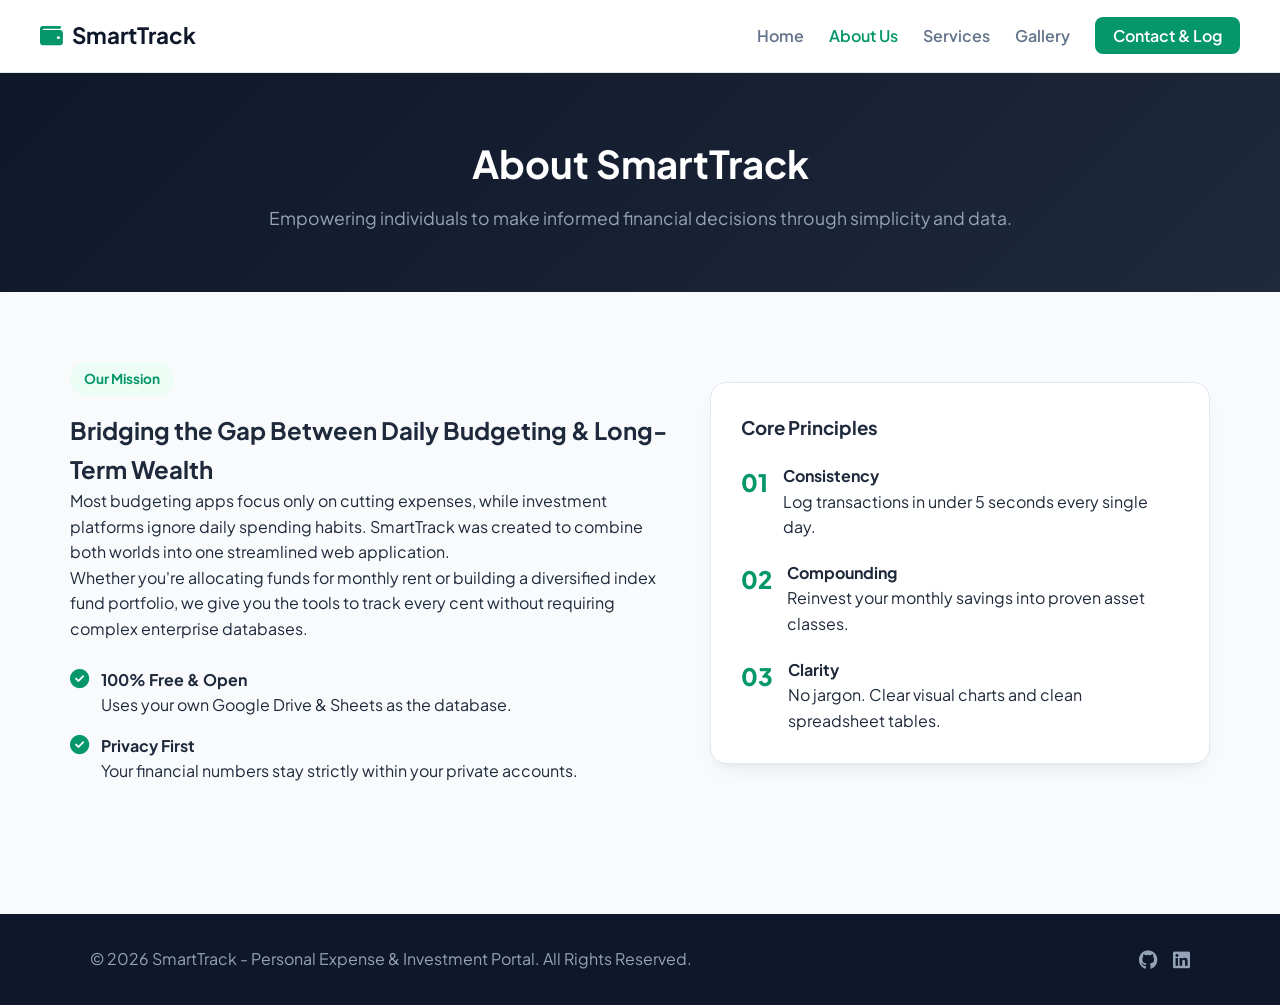
==== about.html @ aef5a586 "Add files via upload" ====
<!DOCTYPE html>
<html lang="en">
<head>
  <meta charset="UTF-8">
  <meta name="viewport" content="width=device-width, initial-scale=1.0">
  <title>About Us | SmartTrack</title>
  <link rel="stylesheet" href="style.css">
  <link rel="stylesheet" href="https://cdnjs.cloudflare.com/ajax/libs/font-awesome/6.4.0/css/all.min.css">
</head>
<body>

  <header class="navbar">
    <div class="logo">
      <i class="fa-solid fa-wallet"></i>
      <span>Smart<strong>Track</strong></span>
    </div>
    <nav>
      <ul class="nav-links">
        <li><a href="index.html">Home</a></li>
        <li><a href="about.html" class="active">About Us</a></li>
        <li><a href="services.html">Services</a></li>
        <li><a href="gallery.html">Gallery</a></li>
        <li><a href="contact.html" class="btn-nav">Contact & Log</a></li>
      </ul>
    </nav>
  </header>

  <section class="page-banner">
    <div class="container">
      <h1>About SmartTrack</h1>
      <p>Empowering individuals to make informed financial decisions through simplicity and data.</p>
    </div>
  </section>

  <section class="section container">
    <div class="about-grid">
      <div class="about-text">
        <span class="badge">Our Mission</span>
        <h2>Bridging the Gap Between Daily Budgeting & Long-Term Wealth</h2>
        <p>Most budgeting apps focus only on cutting expenses, while investment platforms ignore daily spending habits. SmartTrack was created to combine both worlds into one streamlined web application.</p>
        <p>Whether you're allocating funds for monthly rent or building a diversified index fund portfolio, we give you the tools to track every cent without requiring complex enterprise databases.</p>
        
        <div class="highlights">
          <div class="highlight-item">
            <i class="fa-solid fa-check-circle"></i>
            <div>
              <strong>100% Free & Open</strong>
              <p>Uses your own Google Drive & Sheets as the database.</p>
            </div>
          </div>
          <div class="highlight-item">
            <i class="fa-solid fa-check-circle"></i>
            <div>
              <strong>Privacy First</strong>
              <p>Your financial numbers stay strictly within your private accounts.</p>
            </div>
          </div>
        </div>
      </div>

      <div class="about-card">
        <h3>Core Principles</h3>
        <div class="principle-list">
          <div class="principle">
            <span class="num">01</span>
            <div>
              <h4>Consistency</h4>
              <p>Log transactions in under 5 seconds every single day.</p>
            </div>
          </div>
          <div class="principle">
            <span class="num">02</span>
            <div>
              <h4>Compounding</h4>
              <p>Reinvest your monthly savings into proven asset classes.</p>
            </div>
          </div>
          <div class="principle">
            <span class="num">03</span>
            <div>
              <h4>Clarity</h4>
              <p>No jargon. Clear visual charts and clean spreadsheet tables.</p>
            </div>
          </div>
        </div>
      </div>
    </div>
  </section>

  <footer>
    <div class="container footer-content">
      <p>© 2026 SmartTrack - Personal Expense & Investment Portal. All Rights Reserved.</p>
      <div class="social-links">
        <a href="#"><i class="fa-brands fa-github"></i></a>
        <a href="#"><i class="fa-brands fa-linkedin"></i></a>
      </div>
    </div>
  </footer>

  <script src="script.js"></script>
</body>
</html>
---- style.css ----
/* --- Google Fonts & Global Reset --- */
@import url('https://fonts.googleapis.com/css2?family=Plus+Jakarta+Sans:wght@400;500;600;700;800&display=swap');

:root {
  --primary: #059669;         /* Emerald Green for growth */
  --primary-hover: #047857;
  --secondary: #0f172a;       /* Deep Slate Blue */
  --accent: #3b82f6;          /* Blue */
  --bg: #f8fafc;
  --card-bg: #ffffff;
  --text-main: #1e293b;
  --text-muted: #64748b;
  --border: #e2e8f0;
  --shadow: 0 10px 25px -5px rgba(0, 0, 0, 0.05), 0 8px 10px -6px rgba(0, 0, 0, 0.05);
}

* {
  margin: 0;
  padding: 0;
  box-sizing: border-box;
  font-family: 'Plus Jakarta Sans', sans-serif;
}

body {
  background-color: var(--bg);
  color: var(--text-main);
  line-height: 1.6;
}

.container {
  max-width: 1140px;
  margin: 0 auto;
  padding: 0 20px;
}

/* --- Navigation --- */
.navbar {
  display: flex;
  justify-content: space-between;
  align-items: center;
  padding: 18px 40px;
  background: #ffffff;
  border-bottom: 1px solid var(--border);
  position: sticky;
  top: 0;
  z-index: 100;
}

.logo {
  font-size: 1.4rem;
  font-weight: 700;
  color: var(--secondary);
  display: flex;
  align-items: center;
  gap: 10px;
}

.logo i {
  color: var(--primary);
}

.nav-links {
  display: flex;
  list-style: none;
  align-items: center;
  gap: 25px;
}

.nav-links a {
  text-decoration: none;
  color: var(--text-muted);
  font-weight: 600;
  transition: 0.2s ease;
}

.nav-links a:hover,
.nav-links a.active {
  color: var(--primary);
}

.btn-nav {
  background: var(--primary);
  color: #fff !important;
  padding: 8px 18px;
  border-radius: 8px;
}

.btn-nav:hover {
  background: var(--primary-hover);
}

/* --- Hero Section --- */
.hero {
  display: grid;
  grid-template-columns: 1.2fr 1fr;
  gap: 40px;
  align-items: center;
  padding: 80px 40px;
  max-width: 1200px;
  margin: 0 auto;
}

.badge {
  display: inline-block;
  background: #ecfdf5;
  color: var(--primary);
  padding: 6px 14px;
  border-radius: 30px;
  font-size: 0.85rem;
  font-weight: 700;
  margin-bottom: 15px;
}

.hero-content h1 {
  font-size: 2.8rem;
  line-height: 1.2;
  color: var(--secondary);
  margin-bottom: 20px;
}

.hero-content p {
  color: var(--text-muted);
  font-size: 1.1rem;
  margin-bottom: 30px;
}

.hero-buttons {
  display: flex;
  gap: 15px;
}

.btn {
  display: inline-flex;
  align-items: center;
  gap: 8px;
  padding: 12px 24px;
  border-radius: 8px;
  text-decoration: none;
  font-weight: 600;
  cursor: pointer;
  border: none;
  transition: all 0.2s ease;
}

.btn-primary {
  background: var(--primary);
  color: #ffffff;
}

.btn-primary:hover {
  background: var(--primary-hover);
  transform: translateY(-2px);
}

.btn-secondary {
  background: #ffffff;
  color: var(--secondary);
  border: 1px solid var(--border);
}

.btn-secondary:hover {
  background: #f1f5f9;
}

.btn-block {
  width: 100%;
  justify-content: center;
}

/* --- Hero Card --- */
.hero-card {
  background: #ffffff;
  padding: 30px;
  border-radius: 20px;
  box-shadow: var(--shadow);
  border: 1px solid var(--border);
}

.stat-card {
  background: #f8fafc;
  padding: 20px;
  border-radius: 12px;
  margin-bottom: 15px;
  border: 1px solid var(--border);
}

.balance-card {
  background: linear-gradient(135deg, #064e3b, #059669);
  color: #ffffff;
}

.balance-card h2 {
  font-size: 2.2rem;
  margin: 8px 0;
}

.trend.positive {
  color: #a7f3d0;
  font-size: 0.9rem;
  font-weight: 600;
}

.quick-stats-grid {
  display: grid;
  grid-template-columns: 1fr 1fr;
  gap: 15px;
}

/* --- Section Titles --- */
.section {
  padding: 70px 0;
}

.section-title {
  text-align: center;
  margin-bottom: 40px;
}

.section-title h2 {
  font-size: 2rem;
  color: var(--secondary);
}

.section-title p {
  color: var(--text-muted);
}

/* --- Features & Services Grid --- */
.features-grid, .services-grid {
  display: grid;
  grid-template-columns: repeat(auto-fit, minmax(300px, 1fr));
  gap: 25px;
}

.feature-box, .service-card {
  background: #ffffff;
  padding: 30px;
  border-radius: 16px;
  border: 1px solid var(--border);
  box-shadow: var(--shadow);
  transition: transform 0.2s ease;
}

.feature-box:hover, .service-card:hover {
  transform: translateY(-5px);
}

.feature-icon, .service-card i {
  font-size: 2rem;
  color: var(--primary);
  margin-bottom: 15px;
}

/* --- Page Banner --- */
.page-banner {
  background: linear-gradient(135deg, #0f172a, #1e293b);
  color: #ffffff;
  text-align: center;
  padding: 60px 20px;
}

.page-banner h1 {
  font-size: 2.4rem;
  margin-bottom: 10px;
}

.page-banner p {
  color: #94a3b8;
  font-size: 1.1rem;
}

/* --- About Grid --- */
.about-grid {
  display: grid;
  grid-template-columns: 1.2fr 1fr;
  gap: 40px;
  align-items: center;
}

.highlights {
  margin-top: 25px;
  display: flex;
  flex-direction: column;
  gap: 15px;
}

.highlight-item {
  display: flex;
  gap: 12px;
  align-items: flex-start;
}

.highlight-item i {
  color: var(--primary);
  font-size: 1.2rem;
  margin-top: 3px;
}

.about-card {
  background: #ffffff;
  padding: 30px;
  border-radius: 16px;
  border: 1px solid var(--border);
  box-shadow: var(--shadow);
}

.principle {
  display: flex;
  gap: 15px;
  margin-top: 20px;
}

.principle .num {
  font-size: 1.5rem;
  font-weight: 800;
  color: var(--primary);
}

/* --- Investment Calculator --- */
.calculator-box {
  background: #ffffff;
  padding: 40px;
  border-radius: 20px;
  border: 1px solid var(--border);
  box-shadow: var(--shadow);
}

.calc-grid {
  display: grid;
  grid-template-columns: 1fr 1fr;
  gap: 40px;
  align-items: center;
}

.calc-results {
  background: #f8fafc;
  padding: 30px;
  border-radius: 14px;
  border: 1px solid var(--border);
}

.res-item {
  display: flex;
  justify-content: space-between;
  margin-bottom: 15px;
  font-size: 1.1rem;
}

.res-item.total {
  border-top: 2px dashed var(--border);
  padding-top: 15px;
  font-size: 1.3rem;
}

/* --- Gallery Grid --- */
.gallery-grid {
  display: grid;
  grid-template-columns: repeat(auto-fit, minmax(260px, 1fr));
  gap: 25px;
}

.gallery-card {
  background: #ffffff;
  border-radius: 16px;
  overflow: hidden;
  border: 1px solid var(--border);
  box-shadow: var(--shadow);
}

.gallery-image {
  height: 180px;
  display: flex;
  align-items: center;
  justify-content: center;
  color: #ffffff;
  font-size: 3.5rem;
}

.bg-gradient-1 { background: linear-gradient(135deg, #3b82f6, #1d4ed8); }
.bg-gradient-2 { background: linear-gradient(135deg, #10b981, #047857); }
.bg-gradient-3 { background: linear-gradient(135deg, #f59e0b, #d97706); }
.bg-gradient-4 { background: linear-gradient(135deg, #8b5cf6, #6d28d9); }

.gallery-info {
  padding: 20px;
}

.gallery-info h3 {
  margin-bottom: 8px;
  font-size: 1.2rem;
}

.gallery-info p {
  color: var(--text-muted);
  font-size: 0.95rem;
}

/* --- Forms & Contact --- */
.form-wrapper {
  display: grid;
  grid-template-columns: 1fr 1.3fr;
  gap: 40px;
}

.info-box, .sheet-status-card {
  margin-top: 25px;
  background: #ffffff;
  padding: 20px;
  border-radius: 12px;
  border: 1px solid var(--border);
}

.sheet-status-card {
  background: #ecfdf5;
  border-color: #a7f3d0;
}

.sheet-status-card h4 {
  color: var(--primary);
  margin-bottom: 6px;
}

.form-card {
  background: #ffffff;
  padding: 35px;
  border-radius: 20px;
  border: 1px solid var(--border);
  box-shadow: var(--shadow);
}

.form-group {
  margin-bottom: 18px;
}

.form-row {
  display: grid;
  grid-template-columns: 1fr 1fr;
  gap: 15px;
}

label {
  display: block;
  font-weight: 600;
  margin-bottom: 6px;
  font-size: 0.95rem;
}

input, select, textarea {
  width: 100%;
  padding: 12px 14px;
  border: 1px solid var(--border);
  border-radius: 8px;
  font-size: 1rem;
  background: #f8fafc;
  outline: none;
  transition: border 0.2s ease;
}

input:focus, select:focus, textarea:focus {
  border-color: var(--primary);
  background: #ffffff;
}

.response-message {
  margin-top: 20px;
  padding: 14px;
  border-radius: 8px;
  display: none;
  font-weight: 600;
  text-align: center;
}

.response-message.success {
  display: block;
  background: #ecfdf5;
  color: #065f46;
  border: 1px solid #a7f3d0;
}

.response-message.error {
  display: block;
  background: #fef2f2;
  color: #991b1b;
  border: 1px solid #fecaca;
}

/* --- Footer --- */
footer {
  background: var(--secondary);
  color: #94a3b8;
  padding: 30px 0;
  margin-top: 60px;
}

.footer-content {
  display: flex;
  justify-content: space-between;
  align-items: center;
}

.social-links {
  display: flex;
  gap: 15px;
}

.social-links a {
  color: #94a3b8;
  font-size: 1.2rem;
  transition: color 0.2s ease;
}

.social-links a:hover {
  color: #ffffff;
}

/* --- Responsive --- */
@media (max-width: 768px) {
  .hero, .about-grid, .calc-grid, .form-wrapper {
    grid-template-columns: 1fr;
  }
  .navbar {
    padding: 15px 20px;
  }
  .nav-links {
    gap: 12px;
  }
  .form-row {
    grid-template-columns: 1fr;
  }
}
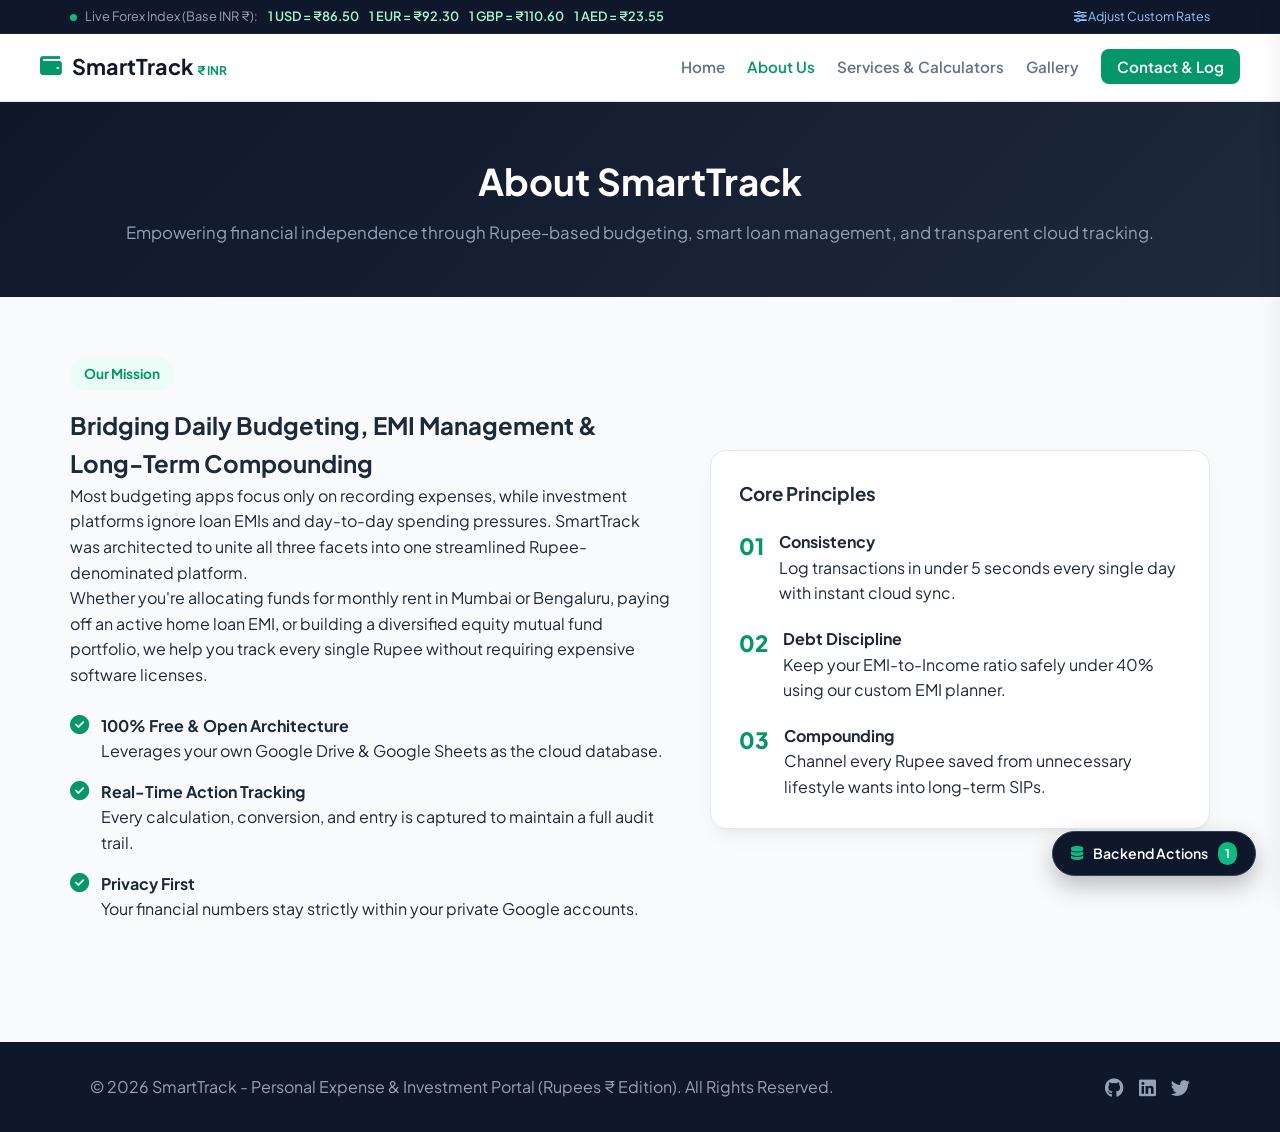
==== commit 9c47fffd: "Initial commit: SmartTrack personal expense and investment tracker with INR currency, EMI and spendi" ====
--- a/about.html
+++ b/about.html
@@ -3,22 +3,41 @@
 <head>
   <meta charset="UTF-8">
   <meta name="viewport" content="width=device-width, initial-scale=1.0">
-  <title>About Us | SmartTrack</title>
+  <title>About Us | SmartTrack (₹)</title>
   <link rel="stylesheet" href="style.css">
   <link rel="stylesheet" href="https://cdnjs.cloudflare.com/ajax/libs/font-awesome/6.4.0/css/all.min.css">
 </head>
 <body>
 
+  <!-- Top Live Currency Ticker -->
+  <div class="top-currency-bar">
+    <div class="top-bar-inner">
+      <div>
+        <span class="live-dot"></span>
+        <span>Live Forex Index (Base INR ₹):</span>
+        <span class="ticker-item">1 USD = ₹86.50</span>
+        <span class="ticker-item">1 EUR = ₹92.30</span>
+        <span class="ticker-item">1 GBP = ₹110.60</span>
+        <span class="ticker-item">1 AED = ₹23.55</span>
+      </div>
+      <div>
+        <a href="services.html#currency-engine" style="color: #93c5fd; text-decoration: none; font-size: 0.78rem;">
+          <i class="fa-solid fa-sliders"></i> Adjust Custom Rates
+        </a>
+      </div>
+    </div>
+  </div>
+
   <header class="navbar">
-    <div class="logo">
+    <a href="index.html" class="logo">
       <i class="fa-solid fa-wallet"></i>
-      <span>Smart<strong>Track</strong></span>
-    </div>
+      <span>Smart<strong>Track</strong> <small style="font-size: 0.75rem; color: var(--primary);">₹ INR</small></span>
+    </a>
     <nav>
       <ul class="nav-links">
         <li><a href="index.html">Home</a></li>
         <li><a href="about.html" class="active">About Us</a></li>
-        <li><a href="services.html">Services</a></li>
+        <li><a href="services.html">Services & Calculators</a></li>
         <li><a href="gallery.html">Gallery</a></li>
         <li><a href="contact.html" class="btn-nav">Contact & Log</a></li>
       </ul>
@@ -28,7 +47,7 @@
   <section class="page-banner">
     <div class="container">
       <h1>About SmartTrack</h1>
-      <p>Empowering individuals to make informed financial decisions through simplicity and data.</p>
+      <p>Empowering financial independence through Rupee-based budgeting, smart loan management, and transparent cloud tracking.</p>
     </div>
   </section>
 
@@ -36,23 +55,30 @@
     <div class="about-grid">
       <div class="about-text">
         <span class="badge">Our Mission</span>
-        <h2>Bridging the Gap Between Daily Budgeting & Long-Term Wealth</h2>
-        <p>Most budgeting apps focus only on cutting expenses, while investment platforms ignore daily spending habits. SmartTrack was created to combine both worlds into one streamlined web application.</p>
-        <p>Whether you're allocating funds for monthly rent or building a diversified index fund portfolio, we give you the tools to track every cent without requiring complex enterprise databases.</p>
+        <h2>Bridging Daily Budgeting, EMI Management & Long-Term Compounding</h2>
+        <p>Most budgeting apps focus only on recording expenses, while investment platforms ignore loan EMIs and day-to-day spending pressures. SmartTrack was architected to unite all three facets into one streamlined Rupee-denominated platform.</p>
+        <p>Whether you're allocating funds for monthly rent in Mumbai or Bengaluru, paying off an active home loan EMI, or building a diversified equity mutual fund portfolio, we help you track every single Rupee without requiring expensive software licenses.</p>
         
         <div class="highlights">
           <div class="highlight-item">
             <i class="fa-solid fa-check-circle"></i>
             <div>
-              <strong>100% Free & Open</strong>
-              <p>Uses your own Google Drive & Sheets as the database.</p>
+              <strong>100% Free & Open Architecture</strong>
+              <p>Leverages your own Google Drive & Google Sheets as the cloud database.</p>
+            </div>
+          </div>
+          <div class="highlight-item">
+            <i class="fa-solid fa-check-circle"></i>
+            <div>
+              <strong>Real-Time Action Tracking</strong>
+              <p>Every calculation, conversion, and entry is captured to maintain a full audit trail.</p>
             </div>
           </div>
           <div class="highlight-item">
             <i class="fa-solid fa-check-circle"></i>
             <div>
               <strong>Privacy First</strong>
-              <p>Your financial numbers stay strictly within your private accounts.</p>
+              <p>Your financial numbers stay strictly within your private Google accounts.</p>
             </div>
           </div>
         </div>
@@ -65,21 +91,21 @@
             <span class="num">01</span>
             <div>
               <h4>Consistency</h4>
-              <p>Log transactions in under 5 seconds every single day.</p>
+              <p>Log transactions in under 5 seconds every single day with instant cloud sync.</p>
             </div>
           </div>
           <div class="principle">
             <span class="num">02</span>
             <div>
-              <h4>Compounding</h4>
-              <p>Reinvest your monthly savings into proven asset classes.</p>
+              <h4>Debt Discipline</h4>
+              <p>Keep your EMI-to-Income ratio safely under 40% using our custom EMI planner.</p>
             </div>
           </div>
           <div class="principle">
             <span class="num">03</span>
             <div>
-              <h4>Clarity</h4>
-              <p>No jargon. Clear visual charts and clean spreadsheet tables.</p>
+              <h4>Compounding</h4>
+              <p>Channel every Rupee saved from unnecessary lifestyle wants into long-term SIPs.</p>
             </div>
           </div>
         </div>
@@ -87,12 +113,33 @@
     </div>
   </section>
 
+  <!-- Floating Action Logger Pill -->
+  <div id="openLogDrawerBtn" class="floating-log-pill" title="Click to inspect real-time backend audit logs">
+    <i class="fa-solid fa-database" style="color: #10b981;"></i>
+    <span>Backend Actions</span>
+    <span id="logCountBadge" class="log-count-badge">0</span>
+  </div>
+
+  <!-- Slide-in Action Logger Drawer -->
+  <div id="actionLogDrawer" class="action-log-drawer">
+    <div class="drawer-header">
+      <h3><i class="fa-solid fa-receipt"></i> Real-Time Audit Log</h3>
+      <button id="closeLogDrawerBtn" class="close-drawer-btn"><i class="fa-solid fa-xmark"></i></button>
+    </div>
+    <div class="drawer-meta-bar">
+      <span>Auto-syncing every action to Google Apps Script</span>
+      <button id="clearLogsBtn" class="btn btn-secondary btn-sm" style="padding: 2px 8px; font-size: 0.72rem;">Clear Local</button>
+    </div>
+    <div id="actionLogDrawerList" class="drawer-list"></div>
+  </div>
+
   <footer>
     <div class="container footer-content">
-      <p>© 2026 SmartTrack - Personal Expense & Investment Portal. All Rights Reserved.</p>
+      <p>© 2026 SmartTrack - Personal Expense & Investment Portal (Rupees ₹ Edition). All Rights Reserved.</p>
       <div class="social-links">
         <a href="#"><i class="fa-brands fa-github"></i></a>
         <a href="#"><i class="fa-brands fa-linkedin"></i></a>
+        <a href="#"><i class="fa-brands fa-twitter"></i></a>
       </div>
     </div>
   </footer>
--- a/style.css
+++ b/style.css
@@ -33,12 +33,51 @@
   padding: 0 20px;
 }
 
+/* --- Top Currency Bar --- */
+.top-currency-bar {
+  background: #0f172a;
+  color: #94a3b8;
+  font-size: 0.8rem;
+  padding: 6px 20px;
+  border-bottom: 1px solid #1e293b;
+}
+
+.top-bar-inner {
+  display: flex;
+  justify-content: space-between;
+  align-items: center;
+  max-width: 1140px;
+  margin: 0 auto;
+}
+
+.ticker-item {
+  color: #a7f3d0;
+  font-weight: 600;
+  margin-left: 8px;
+}
+
+.live-dot {
+  display: inline-block;
+  width: 7px;
+  height: 7px;
+  background: #10b981;
+  border-radius: 50%;
+  margin-right: 6px;
+  animation: pulse 1.8s infinite;
+}
+
+@keyframes pulse {
+  0% { transform: scale(0.9); opacity: 0.7; }
+  50% { transform: scale(1.3); opacity: 1; }
+  100% { transform: scale(0.9); opacity: 0.7; }
+}
+
 /* --- Navigation --- */
 .navbar {
   display: flex;
   justify-content: space-between;
   align-items: center;
-  padding: 18px 40px;
+  padding: 16px 40px;
   background: #ffffff;
   border-bottom: 1px solid var(--border);
   position: sticky;
@@ -47,12 +86,13 @@
 }
 
 .logo {
-  font-size: 1.4rem;
+  font-size: 1.35rem;
   font-weight: 700;
   color: var(--secondary);
   display: flex;
   align-items: center;
   gap: 10px;
+  text-decoration: none;
 }
 
 .logo i {
@@ -63,7 +103,7 @@
   display: flex;
   list-style: none;
   align-items: center;
-  gap: 25px;
+  gap: 22px;
 }
 
 .nav-links a {
@@ -71,6 +111,7 @@
   color: var(--text-muted);
   font-weight: 600;
   transition: 0.2s ease;
+  font-size: 0.95rem;
 }
 
 .nav-links a:hover,
@@ -81,7 +122,7 @@
 .btn-nav {
   background: var(--primary);
   color: #fff !important;
-  padding: 8px 18px;
+  padding: 8px 16px;
   border-radius: 8px;
 }
 
@@ -95,7 +136,7 @@
   grid-template-columns: 1.2fr 1fr;
   gap: 40px;
   align-items: center;
-  padding: 80px 40px;
+  padding: 70px 40px;
   max-width: 1200px;
   margin: 0 auto;
 }
@@ -112,7 +153,7 @@
 }
 
 .hero-content h1 {
-  font-size: 2.8rem;
+  font-size: 2.7rem;
   line-height: 1.2;
   color: var(--secondary);
   margin-bottom: 20px;
@@ -120,7 +161,7 @@
 
 .hero-content p {
   color: var(--text-muted);
-  font-size: 1.1rem;
+  font-size: 1.05rem;
   margin-bottom: 30px;
 }
 
@@ -133,13 +174,14 @@
   display: inline-flex;
   align-items: center;
   gap: 8px;
-  padding: 12px 24px;
+  padding: 12px 22px;
   border-radius: 8px;
   text-decoration: none;
   font-weight: 600;
   cursor: pointer;
   border: none;
   transition: all 0.2s ease;
+  font-size: 0.95rem;
 }
 
 .btn-primary {
@@ -162,6 +204,11 @@
   background: #f1f5f9;
 }
 
+.btn-sm {
+  padding: 8px 14px;
+  font-size: 0.85rem;
+}
+
 .btn-block {
   width: 100%;
   justify-content: center;
@@ -170,7 +217,7 @@
 /* --- Hero Card --- */
 .hero-card {
   background: #ffffff;
-  padding: 30px;
+  padding: 28px;
   border-radius: 20px;
   box-shadow: var(--shadow);
   border: 1px solid var(--border);
@@ -178,7 +225,7 @@
 
 .stat-card {
   background: #f8fafc;
-  padding: 20px;
+  padding: 18px;
   border-radius: 12px;
   margin-bottom: 15px;
   border: 1px solid var(--border);
@@ -191,12 +238,12 @@
 
 .balance-card h2 {
   font-size: 2.2rem;
-  margin: 8px 0;
+  margin: 6px 0;
 }
 
 .trend.positive {
   color: #a7f3d0;
-  font-size: 0.9rem;
+  font-size: 0.88rem;
   font-weight: 600;
 }
 
@@ -208,33 +255,35 @@
 
 /* --- Section Titles --- */
 .section {
-  padding: 70px 0;
+  padding: 60px 0;
 }
 
 .section-title {
   text-align: center;
-  margin-bottom: 40px;
+  margin-bottom: 35px;
 }
 
 .section-title h2 {
   font-size: 2rem;
   color: var(--secondary);
+  margin-bottom: 8px;
 }
 
 .section-title p {
   color: var(--text-muted);
+  font-size: 1rem;
 }
 
 /* --- Features & Services Grid --- */
 .features-grid, .services-grid {
   display: grid;
-  grid-template-columns: repeat(auto-fit, minmax(300px, 1fr));
+  grid-template-columns: repeat(auto-fit, minmax(280px, 1fr));
   gap: 25px;
 }
 
 .feature-box, .service-card {
   background: #ffffff;
-  padding: 30px;
+  padding: 28px;
   border-radius: 16px;
   border: 1px solid var(--border);
   box-shadow: var(--shadow);
@@ -242,13 +291,13 @@
 }
 
 .feature-box:hover, .service-card:hover {
-  transform: translateY(-5px);
+  transform: translateY(-4px);
 }
 
 .feature-icon, .service-card i {
   font-size: 2rem;
   color: var(--primary);
-  margin-bottom: 15px;
+  margin-bottom: 14px;
 }
 
 /* --- Page Banner --- */
@@ -256,17 +305,17 @@
   background: linear-gradient(135deg, #0f172a, #1e293b);
   color: #ffffff;
   text-align: center;
-  padding: 60px 20px;
+  padding: 50px 20px;
 }
 
 .page-banner h1 {
-  font-size: 2.4rem;
+  font-size: 2.3rem;
   margin-bottom: 10px;
 }
 
 .page-banner p {
   color: #94a3b8;
-  font-size: 1.1rem;
+  font-size: 1.05rem;
 }
 
 /* --- About Grid --- */
@@ -298,7 +347,7 @@
 
 .about-card {
   background: #ffffff;
-  padding: 30px;
+  padding: 28px;
   border-radius: 16px;
   border: 1px solid var(--border);
   box-shadow: var(--shadow);
@@ -311,30 +360,36 @@
 }
 
 .principle .num {
-  font-size: 1.5rem;
+  font-size: 1.4rem;
   font-weight: 800;
   color: var(--primary);
 }
 
-/* --- Investment Calculator --- */
+/* --- Calculators & Tools Containers --- */
 .calculator-box {
   background: #ffffff;
-  padding: 40px;
+  padding: 35px;
   border-radius: 20px;
   border: 1px solid var(--border);
   box-shadow: var(--shadow);
+  margin-bottom: 40px;
 }
 
 .calc-grid {
   display: grid;
   grid-template-columns: 1fr 1fr;
-  gap: 40px;
-  align-items: center;
+  gap: 35px;
+  align-items: flex-start;
+}
+
+.calc-inputs {
+  display: flex;
+  flex-direction: column;
 }
 
 .calc-results {
   background: #f8fafc;
-  padding: 30px;
+  padding: 28px;
   border-radius: 14px;
   border: 1px solid var(--border);
 }
@@ -342,14 +397,471 @@
 .res-item {
   display: flex;
   justify-content: space-between;
-  margin-bottom: 15px;
-  font-size: 1.1rem;
+  align-items: center;
+  margin-bottom: 14px;
+  font-size: 1.05rem;
 }
 
 .res-item.total {
   border-top: 2px dashed var(--border);
   padding-top: 15px;
-  font-size: 1.3rem;
+  font-size: 1.25rem;
+}
+
+.tip-card {
+  margin-top: 20px;
+  background: #eff6ff;
+  border: 1px solid #bfdbfe;
+  border-radius: 12px;
+  padding: 16px;
+  color: #1e3a8a;
+  font-size: 0.9rem;
+}
+
+.tip-card h4 {
+  margin-bottom: 6px;
+  display: flex;
+  align-items: center;
+  gap: 8px;
+  color: #1d4ed8;
+}
+
+/* --- Spending & Budget Health Component --- */
+.score-card {
+  background: #ffffff;
+  padding: 20px;
+  border-radius: 12px;
+  border: 1px solid var(--border);
+  margin-bottom: 20px;
+}
+
+.score-header {
+  display: flex;
+  justify-content: space-between;
+  align-items: center;
+  margin-bottom: 16px;
+}
+
+.health-pill {
+  padding: 5px 12px;
+  border-radius: 20px;
+  font-size: 0.85rem;
+}
+
+.score-breakdown-bars {
+  display: flex;
+  flex-direction: column;
+  gap: 12px;
+}
+
+.bar-labels {
+  font-size: 0.85rem;
+  color: var(--text-muted);
+  margin-bottom: 4px;
+}
+
+.progress-track {
+  width: 100%;
+  height: 8px;
+  background: #e2e8f0;
+  border-radius: 10px;
+  overflow: hidden;
+}
+
+.progress-fill {
+  height: 100%;
+  border-radius: 10px;
+  transition: width 0.4s ease;
+}
+
+.fill-green { background: #10b981; }
+.fill-blue { background: #3b82f6; }
+.fill-amber { background: #f59e0b; }
+.fill-red { background: #ef4444; }
+
+.advice-card {
+  background: #ecfdf5;
+  border: 1px solid #a7f3d0;
+  border-radius: 12px;
+  padding: 20px;
+  color: #064e3b;
+}
+
+.advice-card h4 {
+  color: #047857;
+  margin-bottom: 12px;
+  display: flex;
+  align-items: center;
+  gap: 8px;
+}
+
+.advice-card ul {
+  padding-left: 20px;
+}
+
+.advice-card li {
+  margin-bottom: 8px;
+  font-size: 0.95rem;
+  line-height: 1.5;
+}
+
+/* --- Live Currency Converter & Rate Editor --- */
+.currency-manager-wrapper {
+  display: grid;
+  grid-template-columns: 1.1fr 1fr;
+  gap: 30px;
+}
+
+.currency-rates-grid {
+  display: grid;
+  grid-template-columns: 1fr 1fr;
+  gap: 15px;
+  margin-bottom: 18px;
+}
+
+.rate-card {
+  background: #f8fafc;
+  border: 1px solid var(--border);
+  border-radius: 10px;
+  padding: 12px;
+}
+
+.rate-header {
+  display: flex;
+  justify-content: space-between;
+  align-items: center;
+  margin-bottom: 6px;
+}
+
+.rate-code {
+  font-weight: 700;
+  color: var(--secondary);
+  font-size: 0.9rem;
+}
+
+.rate-badge {
+  font-size: 0.78rem;
+  background: #e2e8f0;
+  padding: 2px 6px;
+  border-radius: 6px;
+  color: #475569;
+}
+
+.rate-edit-row {
+  display: flex;
+  align-items: center;
+  gap: 8px;
+  font-size: 0.8rem;
+}
+
+.custom-rate-input {
+  width: 90px;
+  padding: 4px 8px;
+  font-size: 0.85rem;
+  font-weight: 600;
+}
+
+.converter-box {
+  background: #f8fafc;
+  border: 1px solid var(--border);
+  border-radius: 14px;
+  padding: 24px;
+}
+
+.convert-row {
+  display: flex;
+  align-items: center;
+  gap: 10px;
+  margin-bottom: 15px;
+}
+
+.result-highlight {
+  margin-top: 15px;
+  padding: 15px;
+  background: #ffffff;
+  border-radius: 10px;
+  border: 1px solid var(--border);
+  text-align: center;
+}
+
+.result-highlight span {
+  font-size: 0.9rem;
+  color: var(--text-muted);
+}
+
+.result-highlight h3 {
+  font-size: 1.8rem;
+  color: var(--primary);
+  margin-top: 4px;
+}
+
+.rate-sub {
+  font-size: 0.78rem;
+  color: var(--text-muted);
+  text-align: center;
+  margin-top: 6px;
+}
+
+/* --- Client Suggestion System --- */
+.persona-nav {
+  display: flex;
+  flex-wrap: wrap;
+  gap: 10px;
+  margin-bottom: 25px;
+}
+
+.persona-btn {
+  background: #ffffff;
+  border: 1px solid var(--border);
+  padding: 10px 18px;
+  border-radius: 10px;
+  font-weight: 600;
+  font-size: 0.9rem;
+  cursor: pointer;
+  transition: all 0.2s ease;
+  color: var(--text-muted);
+}
+
+.persona-btn:hover {
+  border-color: var(--primary);
+  color: var(--primary);
+}
+
+.persona-btn.active {
+  background: var(--primary);
+  color: #ffffff;
+  border-color: var(--primary);
+  box-shadow: 0 4px 12px rgba(5, 150, 105, 0.25);
+}
+
+.advisor-result-card {
+  background: #ffffff;
+  border: 1px solid var(--border);
+  border-radius: 16px;
+  padding: 25px;
+  box-shadow: var(--shadow);
+}
+
+.advisor-badge {
+  display: inline-block;
+  background: #eff6ff;
+  color: #2563eb;
+  padding: 6px 14px;
+  border-radius: 20px;
+  font-size: 0.85rem;
+  font-weight: 700;
+  margin-bottom: 18px;
+}
+
+.advisor-grid-stats {
+  display: grid;
+  grid-template-columns: repeat(auto-fit, minmax(200px, 1fr));
+  gap: 16px;
+  margin-bottom: 22px;
+}
+
+.adv-stat {
+  background: #f8fafc;
+  padding: 14px;
+  border-radius: 10px;
+  border: 1px solid var(--border);
+}
+
+.adv-stat span {
+  display: block;
+  font-size: 0.8rem;
+  color: var(--text-muted);
+  margin-bottom: 4px;
+}
+
+.adv-stat strong {
+  font-size: 0.95rem;
+  color: var(--secondary);
+}
+
+.adv-recommendations h4 {
+  color: var(--secondary);
+  margin-bottom: 12px;
+  font-size: 1.05rem;
+}
+
+.adv-recommendations ul {
+  padding-left: 20px;
+}
+
+.adv-recommendations li {
+  margin-bottom: 10px;
+  color: #334155;
+  font-size: 0.95rem;
+}
+
+/* --- Floating Action Log Pill & Drawer --- */
+.floating-log-pill {
+  position: fixed;
+  bottom: 24px;
+  right: 24px;
+  background: #0f172a;
+  color: #ffffff;
+  padding: 10px 18px;
+  border-radius: 30px;
+  display: flex;
+  align-items: center;
+  gap: 10px;
+  box-shadow: 0 10px 25px rgba(0,0,0,0.25);
+  cursor: pointer;
+  z-index: 999;
+  font-size: 0.88rem;
+  font-weight: 600;
+  border: 1px solid #334155;
+  transition: transform 0.2s ease, background 0.2s ease;
+}
+
+.floating-log-pill:hover {
+  transform: translateY(-3px);
+  background: #1e293b;
+}
+
+.log-count-badge {
+  background: #10b981;
+  color: #ffffff;
+  padding: 2px 7px;
+  border-radius: 10px;
+  font-size: 0.75rem;
+  font-weight: 700;
+}
+
+.action-log-drawer {
+  position: fixed;
+  top: 0;
+  right: -420px;
+  width: 400px;
+  height: 100vh;
+  background: #ffffff;
+  box-shadow: -10px 0 30px rgba(0,0,0,0.15);
+  z-index: 1000;
+  display: flex;
+  flex-direction: column;
+  transition: right 0.3s cubic-bezier(0.16, 1, 0.3, 1);
+  border-left: 1px solid var(--border);
+}
+
+.action-log-drawer.open {
+  right: 0;
+}
+
+.drawer-header {
+  padding: 18px 20px;
+  background: #0f172a;
+  color: #ffffff;
+  display: flex;
+  justify-content: space-between;
+  align-items: center;
+}
+
+.drawer-header h3 {
+  font-size: 1.05rem;
+  display: flex;
+  align-items: center;
+  gap: 8px;
+}
+
+.close-drawer-btn {
+  background: transparent;
+  border: none;
+  color: #94a3b8;
+  font-size: 1.2rem;
+  cursor: pointer;
+}
+
+.close-drawer-btn:hover {
+  color: #ffffff;
+}
+
+.drawer-meta-bar {
+  padding: 10px 20px;
+  background: #f1f5f9;
+  border-bottom: 1px solid var(--border);
+  display: flex;
+  justify-content: space-between;
+  align-items: center;
+  font-size: 0.8rem;
+  color: var(--text-muted);
+}
+
+.drawer-list {
+  flex: 1;
+  overflow-y: auto;
+  padding: 15px 20px;
+  display: flex;
+  flex-direction: column;
+  gap: 12px;
+}
+
+.log-empty {
+  text-align: center;
+  color: var(--text-muted);
+  margin-top: 50px;
+  font-size: 0.9rem;
+}
+
+.log-item {
+  background: #f8fafc;
+  border: 1px solid var(--border);
+  border-radius: 10px;
+  padding: 12px;
+  font-size: 0.82rem;
+}
+
+.log-item-header {
+  display: flex;
+  justify-content: space-between;
+  align-items: center;
+  margin-bottom: 6px;
+}
+
+.log-item-header strong {
+  color: var(--secondary);
+}
+
+.log-time {
+  font-size: 0.72rem;
+  color: var(--text-muted);
+}
+
+.log-item-body {
+  margin-bottom: 8px;
+}
+
+.log-item-body code {
+  background: #e2e8f0;
+  padding: 2px 6px;
+  border-radius: 4px;
+  font-size: 0.75rem;
+  word-break: break-all;
+  display: block;
+}
+
+.log-item-footer {
+  display: flex;
+  justify-content: space-between;
+  align-items: center;
+  font-size: 0.75rem;
+}
+
+.sync-tag {
+  display: inline-flex;
+  align-items: center;
+  gap: 4px;
+  padding: 2px 6px;
+  border-radius: 6px;
+  font-weight: 600;
+}
+
+.tag-green { background: #dcfce7; color: #15803d; }
+.tag-amber { background: #fef3c7; color: #b45309; }
+
+.log-page {
+  color: #64748b;
 }
 
 /* --- Gallery Grid --- */
@@ -380,6 +892,8 @@
 .bg-gradient-2 { background: linear-gradient(135deg, #10b981, #047857); }
 .bg-gradient-3 { background: linear-gradient(135deg, #f59e0b, #d97706); }
 .bg-gradient-4 { background: linear-gradient(135deg, #8b5cf6, #6d28d9); }
+.bg-gradient-5 { background: linear-gradient(135deg, #ec4899, #be185d); }
+.bg-gradient-6 { background: linear-gradient(135deg, #06b6d4, #0e7490); }
 
 .gallery-info {
   padding: 20px;
@@ -514,8 +1028,11 @@
 }
 
 /* --- Responsive --- */
-@media (max-width: 768px) {
-  .hero, .about-grid, .calc-grid, .form-wrapper {
+@media (max-width: 850px) {
+  .hero, .about-grid, .calc-grid, .form-wrapper, .currency-manager-wrapper {
+    grid-template-columns: 1fr;
+  }
+  .currency-rates-grid {
     grid-template-columns: 1fr;
   }
   .navbar {
@@ -527,4 +1044,8 @@
   .form-row {
     grid-template-columns: 1fr;
   }
+  .action-log-drawer {
+    width: 100%;
+    right: -100%;
+  }
 }
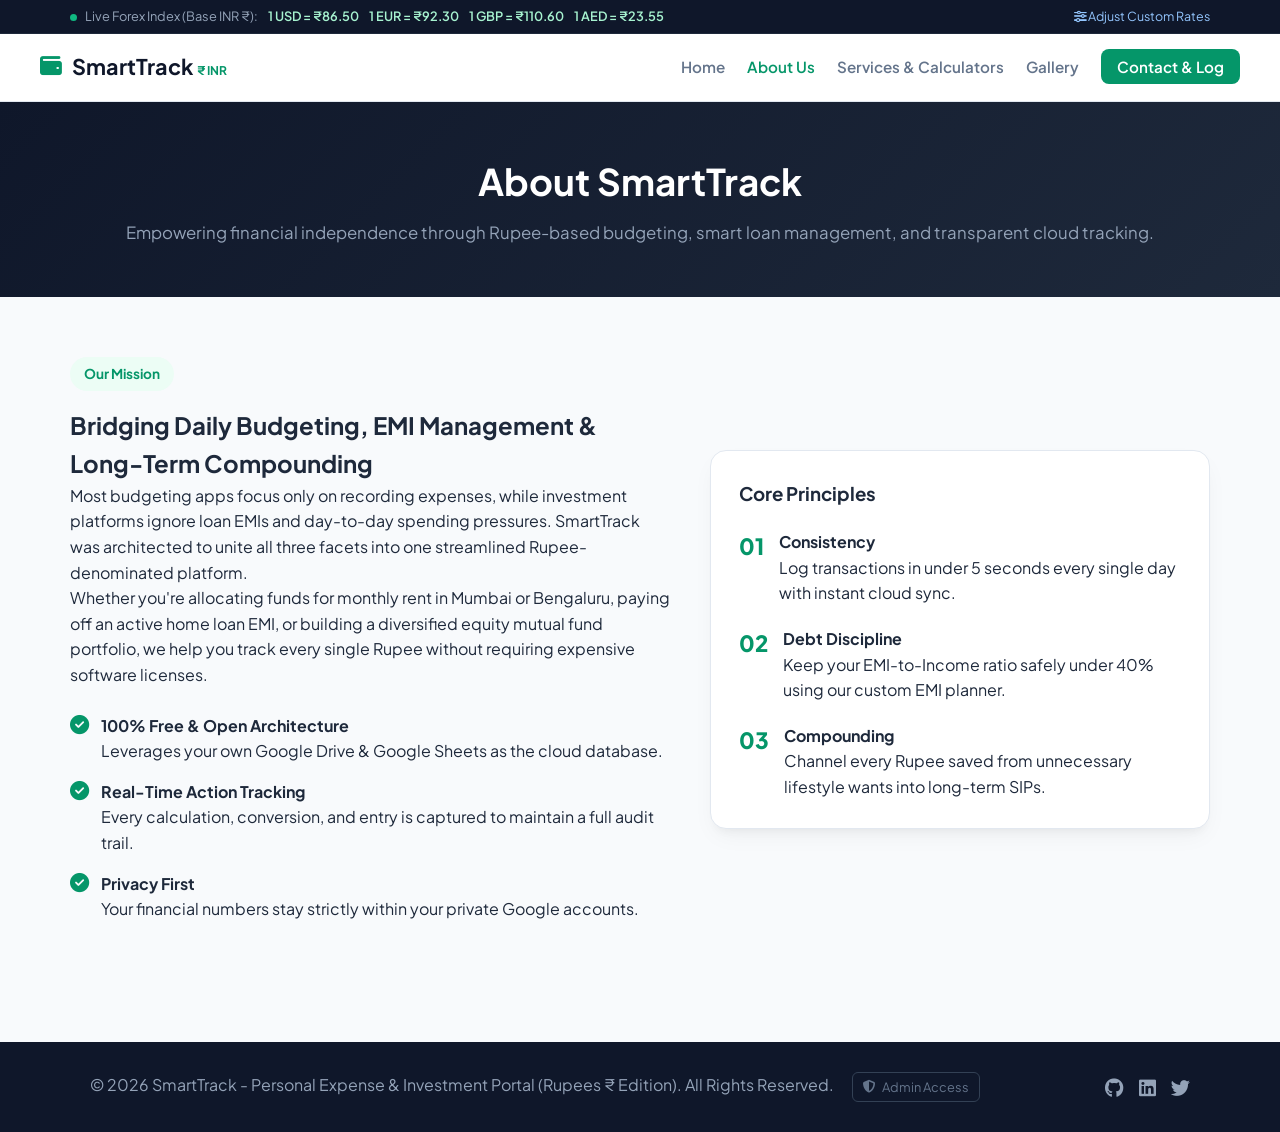
==== commit e2c09d9b: "Restrict backend audit drawer to Admin only with passcode authentication, keyboard shortcut, and hid" ====
--- a/about.html
+++ b/about.html
@@ -135,7 +135,10 @@
 
   <footer>
     <div class="container footer-content">
-      <p>© 2026 SmartTrack - Personal Expense & Investment Portal (Rupees ₹ Edition). All Rights Reserved.</p>
+      <p>
+        © 2026 SmartTrack - Personal Expense & Investment Portal (Rupees ₹ Edition). All Rights Reserved.
+        <a href="#" class="admin-portal-trigger" title="Admin Portal (Ctrl+Shift+A)"><i class="fa-solid fa-shield-halved"></i> Admin Access</a>
+      </p>
       <div class="social-links">
         <a href="#"><i class="fa-brands fa-github"></i></a>
         <a href="#"><i class="fa-brands fa-linkedin"></i></a>
--- a/style.css
+++ b/style.css
@@ -695,7 +695,7 @@
   font-size: 0.95rem;
 }
 
-/* --- Floating Action Log Pill & Drawer --- */
+/* --- Floating Action Log Pill & Drawer (ADMIN PROTECTED) --- */
 .floating-log-pill {
   position: fixed;
   bottom: 24px;
@@ -704,7 +704,7 @@
   color: #ffffff;
   padding: 10px 18px;
   border-radius: 30px;
-  display: flex;
+  display: none; /* HIDDEN BY DEFAULT: Accessible only by Admin */
   align-items: center;
   gap: 10px;
   box-shadow: 0 10px 25px rgba(0,0,0,0.25);
@@ -716,6 +716,10 @@
   transition: transform 0.2s ease, background 0.2s ease;
 }
 
+body.admin-authenticated .floating-log-pill {
+  display: flex !important;
+}
+
 .floating-log-pill:hover {
   transform: translateY(-3px);
   background: #1e293b;
@@ -739,10 +743,14 @@
   background: #ffffff;
   box-shadow: -10px 0 30px rgba(0,0,0,0.15);
   z-index: 1000;
-  display: flex;
+  display: none; /* HIDDEN BY DEFAULT: Accessible only by Admin */
   flex-direction: column;
   transition: right 0.3s cubic-bezier(0.16, 1, 0.3, 1);
   border-left: 1px solid var(--border);
+}
+
+body.admin-authenticated .action-log-drawer {
+  display: flex !important;
 }
 
 .action-log-drawer.open {
@@ -1048,4 +1056,220 @@
     width: 100%;
     right: -100%;
   }
-}+}
+
+/* --- Admin Authentication & Protected Portal Styles --- */
+.admin-portal-trigger {
+  color: #64748b;
+  text-decoration: none;
+  font-size: 0.8rem;
+  display: inline-flex;
+  align-items: center;
+  gap: 6px;
+  padding: 4px 10px;
+  border-radius: 6px;
+  border: 1px solid #334155;
+  transition: all 0.2s ease;
+  margin-left: 15px;
+}
+
+.admin-portal-trigger:hover {
+  color: #10b981 !important;
+  border-color: #10b981;
+  background: rgba(16, 185, 129, 0.08);
+}
+
+.admin-auth-overlay {
+  position: fixed;
+  inset: 0;
+  background: rgba(15, 23, 42, 0.75);
+  backdrop-filter: blur(6px);
+  z-index: 2000;
+  display: none;
+  align-items: center;
+  justify-content: center;
+  padding: 20px;
+  animation: fadeIn 0.2s ease-out;
+}
+
+.admin-auth-overlay.active {
+  display: flex;
+}
+
+.admin-auth-card {
+  background: #0f172a;
+  border: 1px solid #334155;
+  border-radius: 18px;
+  padding: 32px;
+  max-width: 420px;
+  width: 100%;
+  color: #ffffff;
+  box-shadow: 0 25px 50px -12px rgba(0, 0, 0, 0.5);
+  position: relative;
+  animation: slideUp 0.25s cubic-bezier(0.16, 1, 0.3, 1);
+}
+
+@keyframes slideUp {
+  from { transform: translateY(20px); opacity: 0; }
+  to { transform: translateY(0); opacity: 1; }
+}
+
+@keyframes fadeIn {
+  from { opacity: 0; }
+  to { opacity: 1; }
+}
+
+.admin-auth-header {
+  text-align: center;
+  margin-bottom: 22px;
+}
+
+.admin-auth-icon {
+  width: 54px;
+  height: 54px;
+  border-radius: 50%;
+  background: rgba(16, 185, 129, 0.15);
+  color: #10b981;
+  display: flex;
+  align-items: center;
+  justify-content: center;
+  font-size: 1.5rem;
+  margin: 0 auto 14px auto;
+  border: 1px solid rgba(16, 185, 129, 0.3);
+}
+
+.admin-auth-header h3 {
+  font-size: 1.3rem;
+  color: #ffffff;
+  margin-bottom: 6px;
+}
+
+.admin-auth-header p {
+  color: #94a3b8;
+  font-size: 0.88rem;
+}
+
+.admin-auth-form .form-group {
+  margin-bottom: 16px;
+}
+
+.admin-auth-form label {
+  color: #cbd5e1;
+  font-size: 0.85rem;
+  font-weight: 600;
+  margin-bottom: 6px;
+  display: block;
+}
+
+.admin-passcode-wrap {
+  position: relative;
+}
+
+.admin-passcode-input {
+  width: 100%;
+  padding: 12px 14px;
+  background: #1e293b;
+  border: 1px solid #334155;
+  color: #ffffff;
+  border-radius: 10px;
+  font-size: 1rem;
+  letter-spacing: 2px;
+}
+
+.admin-passcode-input:focus {
+  border-color: #10b981;
+  outline: none;
+}
+
+.admin-auth-error {
+  display: none;
+  background: rgba(239, 68, 68, 0.15);
+  border: 1px solid rgba(239, 68, 68, 0.3);
+  color: #fca5a5;
+  padding: 8px 12px;
+  border-radius: 8px;
+  font-size: 0.82rem;
+  margin-bottom: 14px;
+  text-align: center;
+}
+
+.admin-auth-actions {
+  display: flex;
+  gap: 10px;
+  margin-top: 20px;
+}
+
+.btn-admin-verify {
+  flex: 1;
+  background: #10b981;
+  color: #ffffff;
+  border: none;
+  padding: 12px;
+  border-radius: 10px;
+  font-weight: 700;
+  cursor: pointer;
+  transition: background 0.2s;
+}
+
+.btn-admin-verify:hover {
+  background: #059669;
+}
+
+.btn-admin-cancel {
+  background: transparent;
+  color: #94a3b8;
+  border: 1px solid #334155;
+  padding: 12px 18px;
+  border-radius: 10px;
+  cursor: pointer;
+  font-weight: 600;
+  transition: all 0.2s;
+}
+
+.btn-admin-cancel:hover {
+  background: #1e293b;
+  color: #ffffff;
+}
+
+.admin-close-modal {
+  position: absolute;
+  top: 16px;
+  right: 18px;
+  background: transparent;
+  border: none;
+  color: #64748b;
+  font-size: 1.2rem;
+  cursor: pointer;
+}
+
+.admin-close-modal:hover {
+  color: #ffffff;
+}
+
+.admin-badge-drawer {
+  background: #10b981;
+  color: #ffffff;
+  font-size: 0.72rem;
+  font-weight: 700;
+  padding: 2px 7px;
+  border-radius: 4px;
+  margin-left: 6px;
+  letter-spacing: 0.5px;
+}
+
+.btn-admin-logout {
+  background: rgba(239, 68, 68, 0.15);
+  border: 1px solid rgba(239, 68, 68, 0.3);
+  color: #ef4444;
+  padding: 4px 10px;
+  border-radius: 6px;
+  font-size: 0.75rem;
+  font-weight: 600;
+  cursor: pointer;
+  transition: all 0.2s;
+}
+
+.btn-admin-logout:hover {
+  background: #ef4444;
+  color: #ffffff;
+}
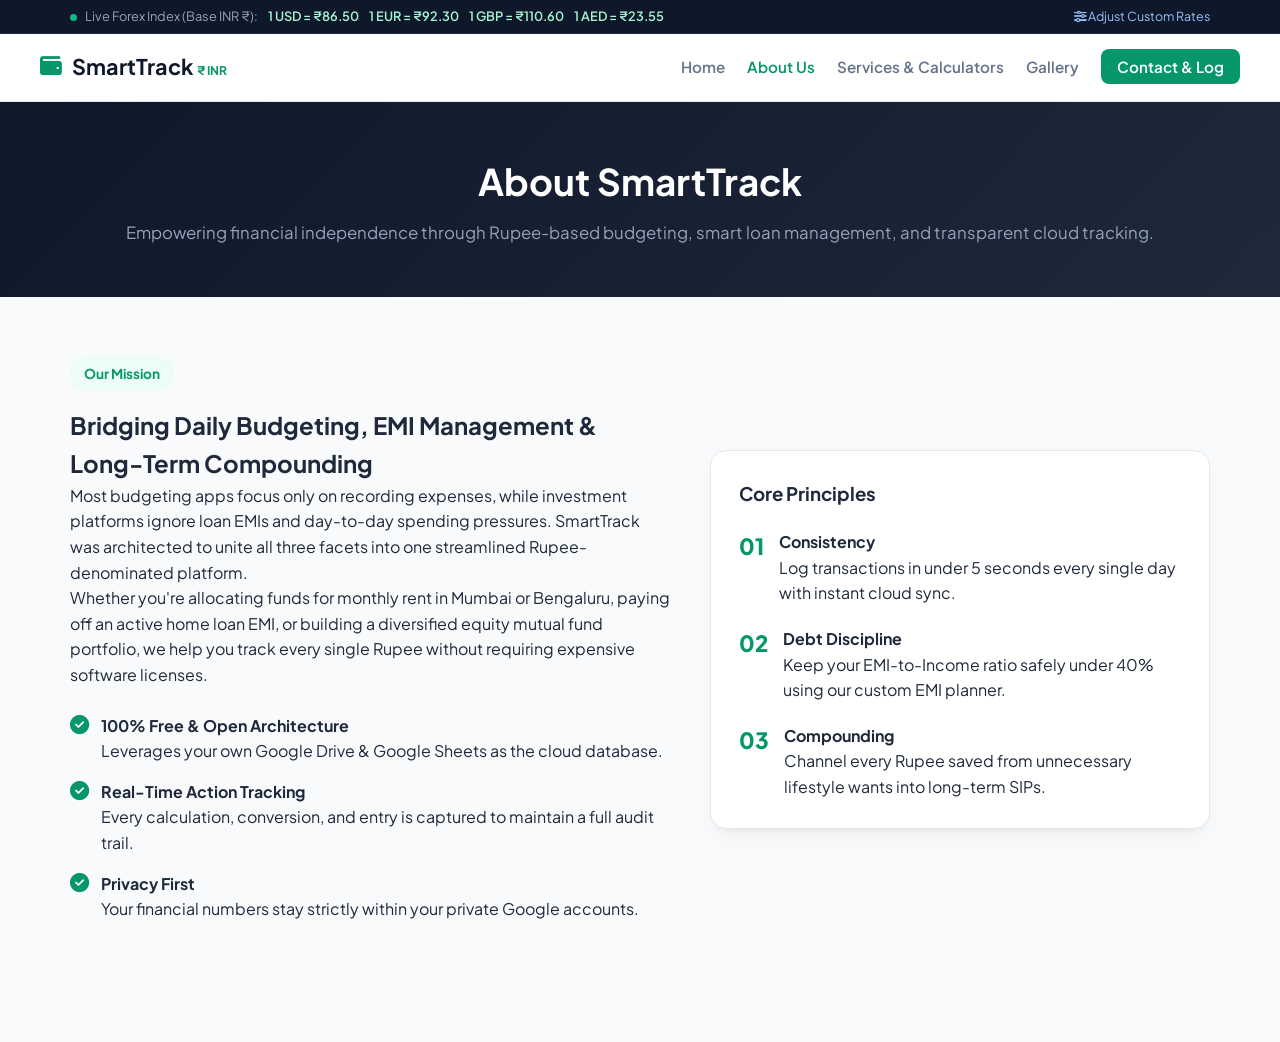
==== commit a1e0cec3: "Remove entire bottom footer strip and drawer elements from all pages" ====
--- a/about.html
+++ b/about.html
@@ -113,39 +113,7 @@
     </div>
   </section>
 
-  <!-- Floating Action Logger Pill -->
-  <div id="openLogDrawerBtn" class="floating-log-pill" title="Click to inspect real-time backend audit logs">
-    <i class="fa-solid fa-database" style="color: #10b981;"></i>
-    <span>Backend Actions</span>
-    <span id="logCountBadge" class="log-count-badge">0</span>
-  </div>
 
-  <!-- Slide-in Action Logger Drawer -->
-  <div id="actionLogDrawer" class="action-log-drawer">
-    <div class="drawer-header">
-      <h3><i class="fa-solid fa-receipt"></i> Real-Time Audit Log</h3>
-      <button id="closeLogDrawerBtn" class="close-drawer-btn"><i class="fa-solid fa-xmark"></i></button>
-    </div>
-    <div class="drawer-meta-bar">
-      <span>Auto-syncing every action to Google Apps Script</span>
-      <button id="clearLogsBtn" class="btn btn-secondary btn-sm" style="padding: 2px 8px; font-size: 0.72rem;">Clear Local</button>
-    </div>
-    <div id="actionLogDrawerList" class="drawer-list"></div>
-  </div>
-
-  <footer>
-    <div class="container footer-content">
-      <p>
-        © 2026 SmartTrack - Personal Expense & Investment Portal (Rupees ₹ Edition). All Rights Reserved.
-        <a href="#" class="admin-portal-trigger" title="Admin Portal (Ctrl+Shift+A)"><i class="fa-solid fa-shield-halved"></i> Admin Access</a>
-      </p>
-      <div class="social-links">
-        <a href="#"><i class="fa-brands fa-github"></i></a>
-        <a href="#"><i class="fa-brands fa-linkedin"></i></a>
-        <a href="#"><i class="fa-brands fa-twitter"></i></a>
-      </div>
-    </div>
-  </footer>
 
   <script src="script.js"></script>
 </body>
--- a/style.css
+++ b/style.css
@@ -695,44 +695,7 @@
   font-size: 0.95rem;
 }
 
-/* --- Floating Action Log Pill & Drawer (ADMIN PROTECTED) --- */
-.floating-log-pill {
-  position: fixed;
-  bottom: 24px;
-  right: 24px;
-  background: #0f172a;
-  color: #ffffff;
-  padding: 10px 18px;
-  border-radius: 30px;
-  display: none; /* HIDDEN BY DEFAULT: Accessible only by Admin */
-  align-items: center;
-  gap: 10px;
-  box-shadow: 0 10px 25px rgba(0,0,0,0.25);
-  cursor: pointer;
-  z-index: 999;
-  font-size: 0.88rem;
-  font-weight: 600;
-  border: 1px solid #334155;
-  transition: transform 0.2s ease, background 0.2s ease;
-}
-
-body.admin-authenticated .floating-log-pill {
-  display: flex !important;
-}
-
-.floating-log-pill:hover {
-  transform: translateY(-3px);
-  background: #1e293b;
-}
-
-.log-count-badge {
-  background: #10b981;
-  color: #ffffff;
-  padding: 2px 7px;
-  border-radius: 10px;
-  font-size: 0.75rem;
-  font-weight: 700;
-}
+/* --- Action Log Drawer (ADMIN PROTECTED) --- */
 
 .action-log-drawer {
   position: fixed;
@@ -1006,33 +969,8 @@
   border: 1px solid #fecaca;
 }
 
-/* --- Footer --- */
-footer {
-  background: var(--secondary);
-  color: #94a3b8;
-  padding: 30px 0;
-  margin-top: 60px;
-}
-
-.footer-content {
-  display: flex;
-  justify-content: space-between;
-  align-items: center;
-}
-
-.social-links {
-  display: flex;
-  gap: 15px;
-}
-
-.social-links a {
-  color: #94a3b8;
-  font-size: 1.2rem;
-  transition: color 0.2s ease;
-}
-
-.social-links a:hover {
-  color: #ffffff;
+body {
+  padding-bottom: 60px;
 }
 
 /* --- Responsive --- */
@@ -1059,25 +997,6 @@
 }
 
 /* --- Admin Authentication & Protected Portal Styles --- */
-.admin-portal-trigger {
-  color: #64748b;
-  text-decoration: none;
-  font-size: 0.8rem;
-  display: inline-flex;
-  align-items: center;
-  gap: 6px;
-  padding: 4px 10px;
-  border-radius: 6px;
-  border: 1px solid #334155;
-  transition: all 0.2s ease;
-  margin-left: 15px;
-}
-
-.admin-portal-trigger:hover {
-  color: #10b981 !important;
-  border-color: #10b981;
-  background: rgba(16, 185, 129, 0.08);
-}
 
 .admin-auth-overlay {
   position: fixed;
